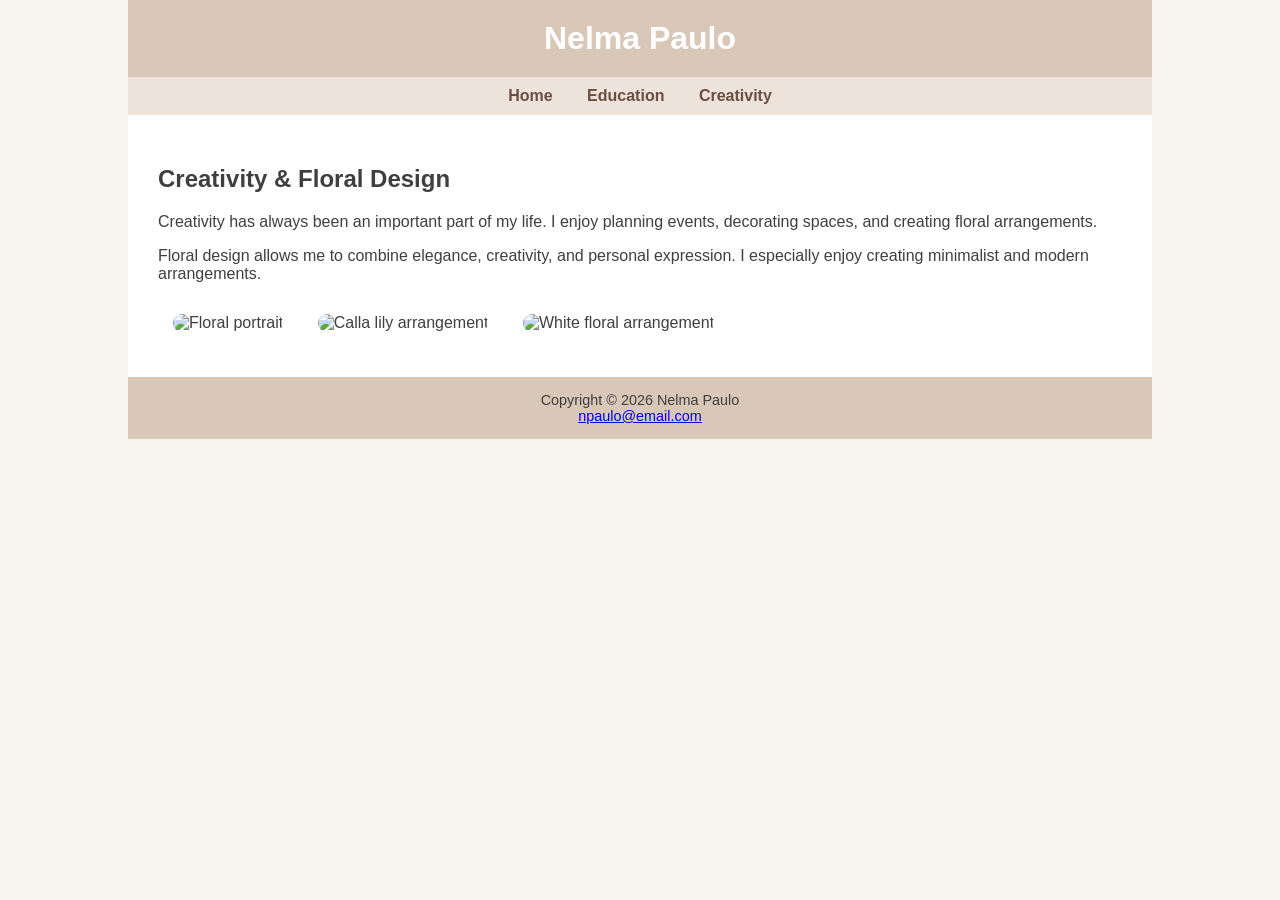
==== Creativity.html @ fe4fe07d "Add files via upload" ====
<!DOCTYPE html>
<html lang="en">
<head>
    <meta charset="utf-8">
    <meta name="viewport" content="width=device-width, initial-scale=1.0">
    <title>Nelma Paulo | Creativity</title>

    <meta name="description" content="Creative projects, floral arrangements, and event inspiration by Nelma Paulo.">

    <link rel="stylesheet" href="style.css">
</head>

<body>

<div id="wrapper">

<header>
    <h1>Nelma Paulo</h1>
</header>

<nav>
    <ul>
        <li><a href="index.html">Home</a></li>
        <li><a href="Education.html">Education</a></li>
        <li><a href="Creativity.html">Creativity</a></li>
    </ul>
</nav>

<main>

    <h2>Creativity & Floral Design</h2>

    <p>
        Creativity has always been an important part of my life. I enjoy planning events, decorating spaces, and creating floral arrangements.
    </p>

    <p>
        Floral design allows me to combine elegance, creativity, and personal expression. I especially enjoy creating minimalist and modern arrangements.
    </p>

    <img src="flowers-portrait.jpg" alt="Floral portrait" class="gallery-image">

    <img src="calla-arrangement.jpg" alt="Calla lily arrangement" class="gallery-image">

    <img src="white-floral-arrangement.jpg" alt="White floral arrangement" class="gallery-image">

</main>

<footer>
    Copyright &copy; 2026 Nelma Paulo<br>
    <a href="mailto:npaulo@email.com">npaulo@email.com</a>
</footer>

</div>

</body>
</html>
---- style.css ----
body {
    background-color: #f8f4ef;
    color: #3f3f3f;
    font-family: Arial, Helvetica, sans-serif;
    margin: 0;
}

#wrapper {
    width: 80%;
    margin-left: auto;
    margin-right: auto;
    background-color: #ffffff;
}

header {
    background-color: #d9c7b8;
    color: #ffffff;
    text-align: center;
    padding: 20px;
}

h1 {
    margin: 0;
}

nav {
    background-color: #ede3da;
    padding: 10px;
    text-align: center;
}

nav ul {
    list-style-type: none;
    margin: 0;
    padding: 0;
}

nav li {
    display: inline;
    padding-left: 15px;
    padding-right: 15px;
}

nav a {
    text-decoration: none;
    color: #6a4e42;
    font-weight: bold;
}

nav a:hover {
    color: #c68b7b;
}

main {
    padding: 30px;
}

.hero-image {
    width: 300px;
    border-radius: 10px;
    display: block;
    margin-bottom: 20px;
}

.gallery-image {
    width: 300px;
    margin: 15px;
    border-radius: 10px;
}

table {
    width: 100%;
    border-collapse: collapse;
    margin-top: 20px;
}

th, td {
    border: 1px solid #d9c7b8;
    padding: 10px;
    text-align: left;
}

th {
    background-color: #ede3da;
}

footer {
    background-color: #d9c7b8;
    text-align: center;
    padding: 15px;
    font-size: 0.9em;
}
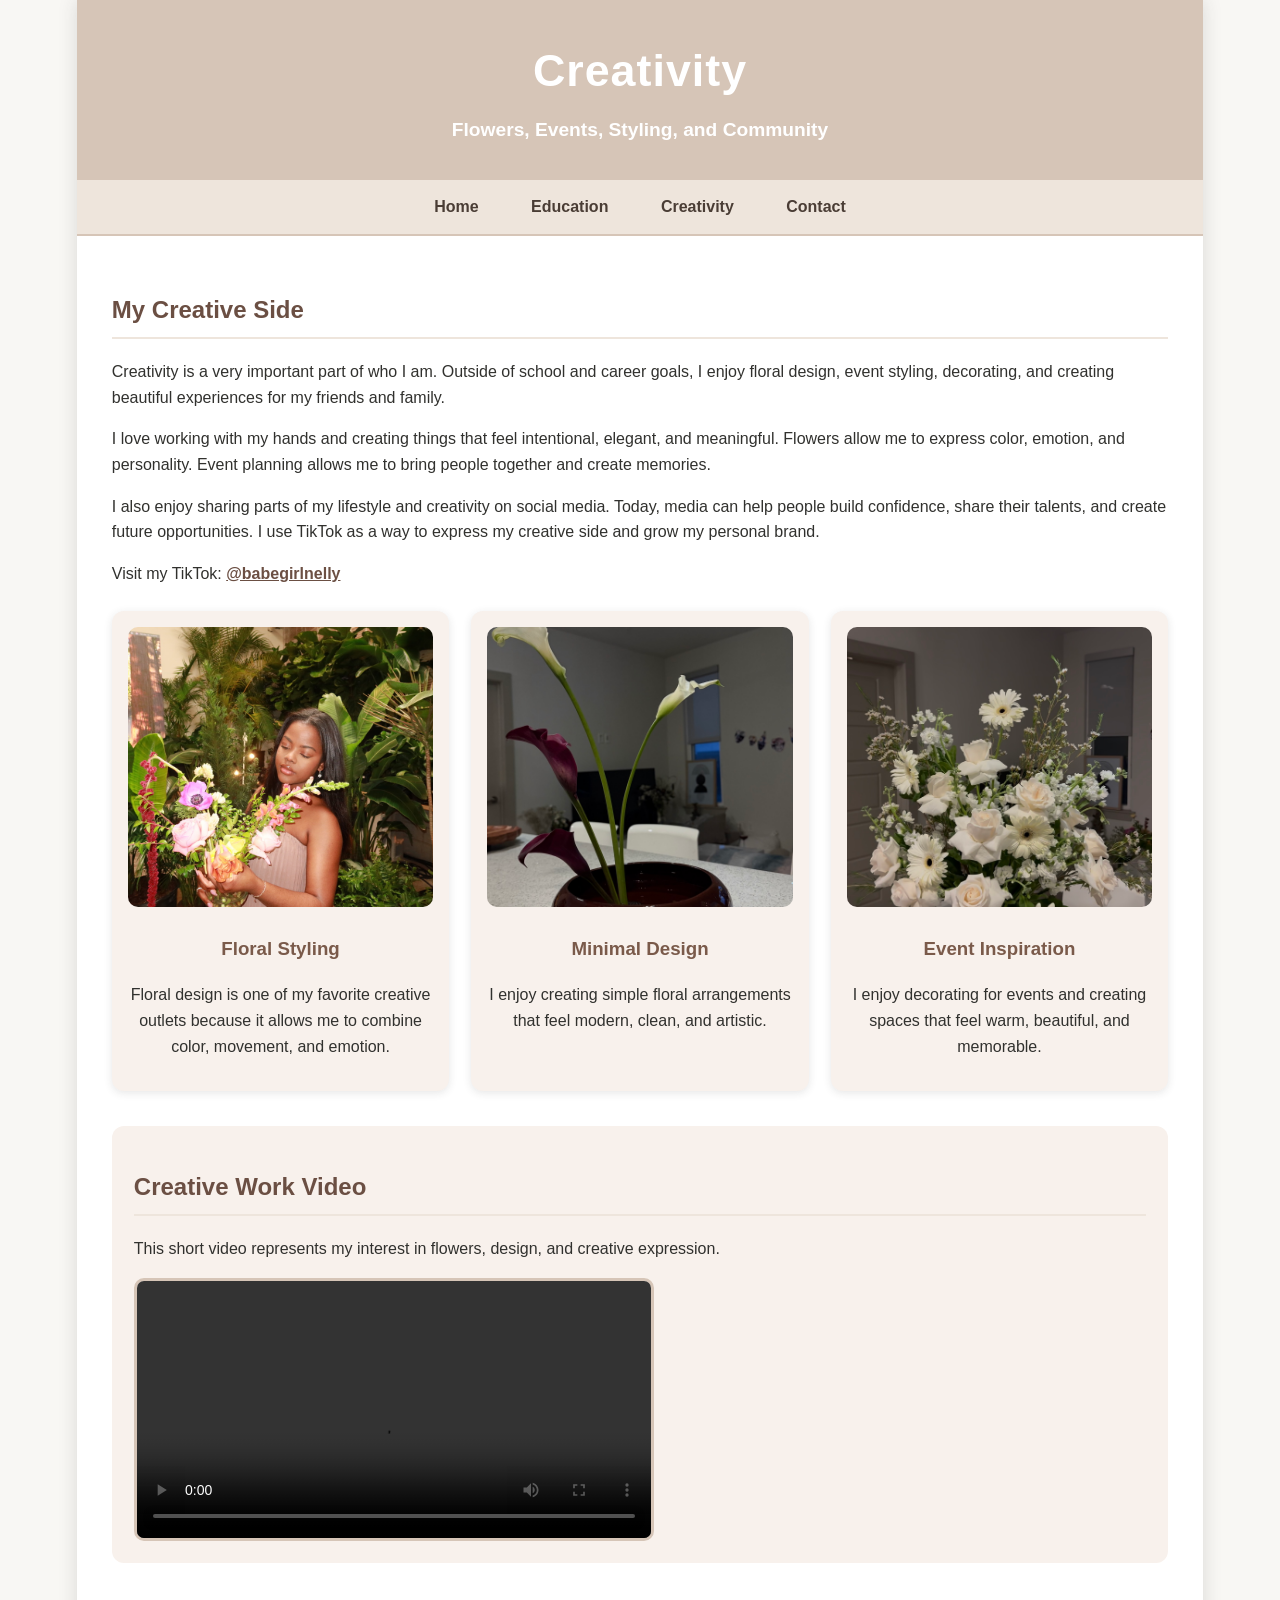
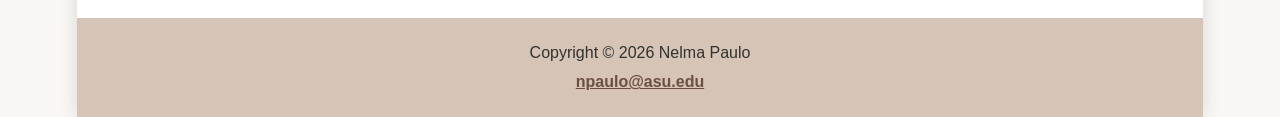
==== commit 7988bf1c: "Add files via upload" ====
--- a/Creativity.html
+++ b/Creativity.html
@@ -1,57 +1,92 @@
 <!DOCTYPE html>
 <html lang="en">
 <head>
-    <meta charset="utf-8">
+    <meta charset="UTF-8">
     <meta name="viewport" content="width=device-width, initial-scale=1.0">
     <title>Nelma Paulo | Creativity</title>
-
-    <meta name="description" content="Creative projects, floral arrangements, and event inspiration by Nelma Paulo.">
-
+    <meta name="description" content="Creative interests of Nelma Paulo, including floral design, event styling, content creation, and community.">
     <link rel="stylesheet" href="style.css">
 </head>
 
 <body>
+<div id="wrapper">
+    <header>
+        <h1>Creativity</h1>
+        <p>Flowers, Events, Styling, and Community</p>
+    </header>
 
-<div id="wrapper">
+    <nav>
+        <ul>
+            <li><a href="index.html">Home</a></li>
+            <li><a href="Education.html">Education</a></li>
+            <li><a href="Creativity.html">Creativity</a></li>
+            <li><a href="contact.html">Contact</a></li>
+        </ul>
+    </nav>
 
-<header>
-    <h1>Nelma Paulo</h1>
-</header>
+    <main>
+        <h2>My Creative Side</h2>
 
-<nav>
-    <ul>
-        <li><a href="index.html">Home</a></li>
-        <li><a href="Education.html">Education</a></li>
-        <li><a href="Creativity.html">Creativity</a></li>
-    </ul>
-</nav>
+        <p>
+            Creativity is a very important part of who I am. Outside of school and career goals, I enjoy floral design, event styling, decorating, and creating beautiful experiences for my friends and family.
+        </p>
 
-<main>
+        <p>
+            I love working with my hands and creating things that feel intentional, elegant, and meaningful. Flowers allow me to express color, emotion, and personality. Event planning allows me to bring people together and create memories.
+        </p>
 
-    <h2>Creativity & Floral Design</h2>
+        <p>
+            I also enjoy sharing parts of my lifestyle and creativity on social media. Today, media can help people build confidence, share their talents, and create future opportunities. I use TikTok as a way to express my creative side and grow my personal brand.
+        </p>
 
-    <p>
-        Creativity has always been an important part of my life. I enjoy planning events, decorating spaces, and creating floral arrangements.
-    </p>
+        <p>
+            Visit my TikTok:
+            <a href="https://www.tiktok.com/@babegirlnelly?_r=1&_t=ZT-960vLvTMoZC" target="_blank">@babegirlnelly</a>
+        </p>
 
-    <p>
-        Floral design allows me to combine elegance, creativity, and personal expression. I especially enjoy creating minimalist and modern arrangements.
-    </p>
+        <section class="gallery">
+            <div class="card">
+                <img src="flowers-portrait.jpg" alt="Nelma holding a colorful floral arrangement">
+                <h3>Floral Styling</h3>
+                <p>
+                    Floral design is one of my favorite creative outlets because it allows me to combine color, movement, and emotion.
+                </p>
+            </div>
 
-    <img src="flowers-portrait.jpg" alt="Floral portrait" class="gallery-image">
+            <div class="card">
+                <img src="calla-arrangement.jpg" alt="Minimal calla lily arrangement">
+                <h3>Minimal Design</h3>
+                <p>
+                    I enjoy creating simple floral arrangements that feel modern, clean, and artistic.
+                </p>
+            </div>
 
-    <img src="calla-arrangement.jpg" alt="Calla lily arrangement" class="gallery-image">
+            <div class="card">
+                <img src="white-floral-arrangement.jpg" alt="White floral arrangement in a decorative vase">
+                <h3>Event Inspiration</h3>
+                <p>
+                    I enjoy decorating for events and creating spaces that feel warm, beautiful, and memorable.
+                </p>
+            </div>
+        </section>
 
-    <img src="white-floral-arrangement.jpg" alt="White floral arrangement" class="gallery-image">
+        <section class="video-section">
+            <h2>Creative Work Video</h2>
+            <p>
+                This short video represents my interest in flowers, design, and creative expression.
+            </p>
 
-</main>
+            <video controls>
+                <source src="flower-video.mp4" type="video/mp4">
+                Your browser does not support the video tag.
+            </video>
+        </section>
+    </main>
 
-<footer>
-    Copyright &copy; 2026 Nelma Paulo<br>
-    <a href="mailto:npaulo@email.com">npaulo@email.com</a>
-</footer>
-
+    <footer>
+        <p>Copyright &copy; 2026 Nelma Paulo</p>
+        <p><a href="mailto:npaulo@asu.edu">npaulo@asu.edu</a></p>
+    </footer>
 </div>
-
 </body>
 </html>
--- a/style.css
+++ b/style.css
@@ -1,32 +1,46 @@
+* {
+    box-sizing: border-box;
+}
+
 body {
-    background-color: #f8f4ef;
-    color: #3f3f3f;
+    margin: 0;
+    background-color: #f8f7f4;
+    color: #31312e;
     font-family: Arial, Helvetica, sans-serif;
+    line-height: 1.6;
+}
+
+#wrapper {
+    width: 88%;
+    max-width: 1150px;
+    margin: 0 auto;
+    background-color: #ffffff;
+    box-shadow: 0 0 18px rgba(49, 49, 46, 0.15);
+}
+
+header {
+    background-color: #d6c5b7;
+    color: #ffffff;
+    text-align: center;
+    padding: 35px 20px;
+}
+
+header h1 {
     margin: 0;
-}
-
-#wrapper {
-    width: 80%;
-    margin-left: auto;
-    margin-right: auto;
-    background-color: #ffffff;
-}
-
-header {
-    background-color: #d9c7b8;
-    color: #ffffff;
-    text-align: center;
-    padding: 20px;
-}
-
-h1 {
-    margin: 0;
+    font-size: 2.8em;
+    letter-spacing: 1px;
+}
+
+header p {
+    margin: 8px 0 0;
+    font-size: 1.2em;
+    font-weight: bold;
 }
 
 nav {
-    background-color: #ede3da;
-    padding: 10px;
-    text-align: center;
+    background-color: #eee5dc;
+    text-align: center;
+    border-bottom: 2px solid #d6c5b7;
 }
 
 nav ul {
@@ -36,57 +50,199 @@
 }
 
 nav li {
-    display: inline;
-    padding-left: 15px;
-    padding-right: 15px;
+    display: inline-block;
 }
 
 nav a {
+    display: block;
+    padding: 14px 24px;
+    color: #4a3d35;
+    font-weight: bold;
     text-decoration: none;
-    color: #6a4e42;
-    font-weight: bold;
 }
 
 nav a:hover {
-    color: #c68b7b;
+    background-color: #d6c5b7;
+    color: #ffffff;
 }
 
 main {
-    padding: 30px;
-}
-
-.hero-image {
+    padding: 35px;
+}
+
+h2 {
+    color: #6b4f43;
+    border-bottom: 2px solid #eee5dc;
+    padding-bottom: 8px;
+}
+
+h3 {
+    color: #7a5a4a;
+}
+
+p {
+    font-size: 1em;
+}
+
+.intro-section {
+    display: flex;
+    gap: 30px;
+    align-items: flex-start;
+}
+
+.profile-photo {
     width: 300px;
+    max-width: 100%;
+    border-radius: 14px;
+    box-shadow: 0 4px 14px rgba(49, 49, 46, 0.25);
+}
+
+.highlight-box {
+    background-color: #f8f1ec;
+    border-left: 6px solid #d6c5b7;
+    padding: 20px;
+    margin-top: 30px;
+}
+
+.gallery {
+    display: flex;
+    gap: 22px;
+    margin-top: 25px;
+}
+
+.card {
+    flex: 1;
+    background-color: #f8f1ec;
+    padding: 16px;
+    border-radius: 12px;
+    text-align: center;
+    box-shadow: 0 2px 8px rgba(49, 49, 46, 0.12);
+}
+
+.card img {
+    width: 100%;
+    height: 280px;
+    object-fit: cover;
     border-radius: 10px;
+}
+
+.video-section {
+    margin-top: 35px;
+    background-color: #f8f1ec;
+    padding: 22px;
+    border-radius: 12px;
+}
+
+video {
+    width: 100%;
+    max-width: 520px;
     display: block;
-    margin-bottom: 20px;
-}
-
-.gallery-image {
-    width: 300px;
-    margin: 15px;
+    margin-top: 15px;
+    border: 3px solid #d6c5b7;
     border-radius: 10px;
 }
 
 table {
     width: 100%;
     border-collapse: collapse;
+    margin: 25px 0;
+}
+
+th {
+    background-color: #d6c5b7;
+    color: #ffffff;
+}
+
+th, td {
+    border: 1px solid #c6b5a8;
+    padding: 12px;
+    text-align: left;
+}
+
+tr:nth-of-type(even) {
+    background-color: #f8f1ec;
+}
+
+form {
+    background-color: #f8f1ec;
+    padding: 24px;
+    border-radius: 12px;
+    max-width: 650px;
+}
+
+label {
+    display: block;
+    margin-top: 14px;
+    font-weight: bold;
+    color: #6b4f43;
+}
+
+input, textarea, select {
+    width: 100%;
+    padding: 10px;
+    border: 1px solid #c6b5a8;
+    border-radius: 6px;
+    margin-top: 5px;
+    font-family: Arial, Helvetica, sans-serif;
+}
+
+input[type="submit"] {
+    background-color: #6b4f43;
+    color: #ffffff;
+    border: none;
+    margin-top: 18px;
+    font-weight: bold;
+    cursor: pointer;
+}
+
+input[type="submit"]:hover {
+    background-color: #a87565;
+}
+
+a {
+    color: #6b4f43;
+    font-weight: bold;
+}
+
+footer {
+    background-color: #d6c5b7;
+    text-align: center;
+    padding: 18px;
     margin-top: 20px;
-}
-
-th, td {
-    border: 1px solid #d9c7b8;
-    padding: 10px;
-    text-align: left;
-}
-
-th {
-    background-color: #ede3da;
-}
-
-footer {
-    background-color: #d9c7b8;
-    text-align: center;
-    padding: 15px;
-    font-size: 0.9em;
+    color: #31312e;
+}
+
+footer p {
+    margin: 4px;
+}
+
+@media only screen and (max-width: 768px) {
+    #wrapper {
+        width: 100%;
+    }
+
+    nav li {
+        display: block;
+        border-top: 1px solid #d6c5b7;
+    }
+
+    .intro-section {
+        flex-direction: column;
+    }
+
+    .profile-photo {
+        width: 100%;
+    }
+
+    .gallery {
+        flex-direction: column;
+    }
+
+    main {
+        padding: 22px;
+    }
+
+    header h1 {
+        font-size: 2.1em;
+    }
 }
